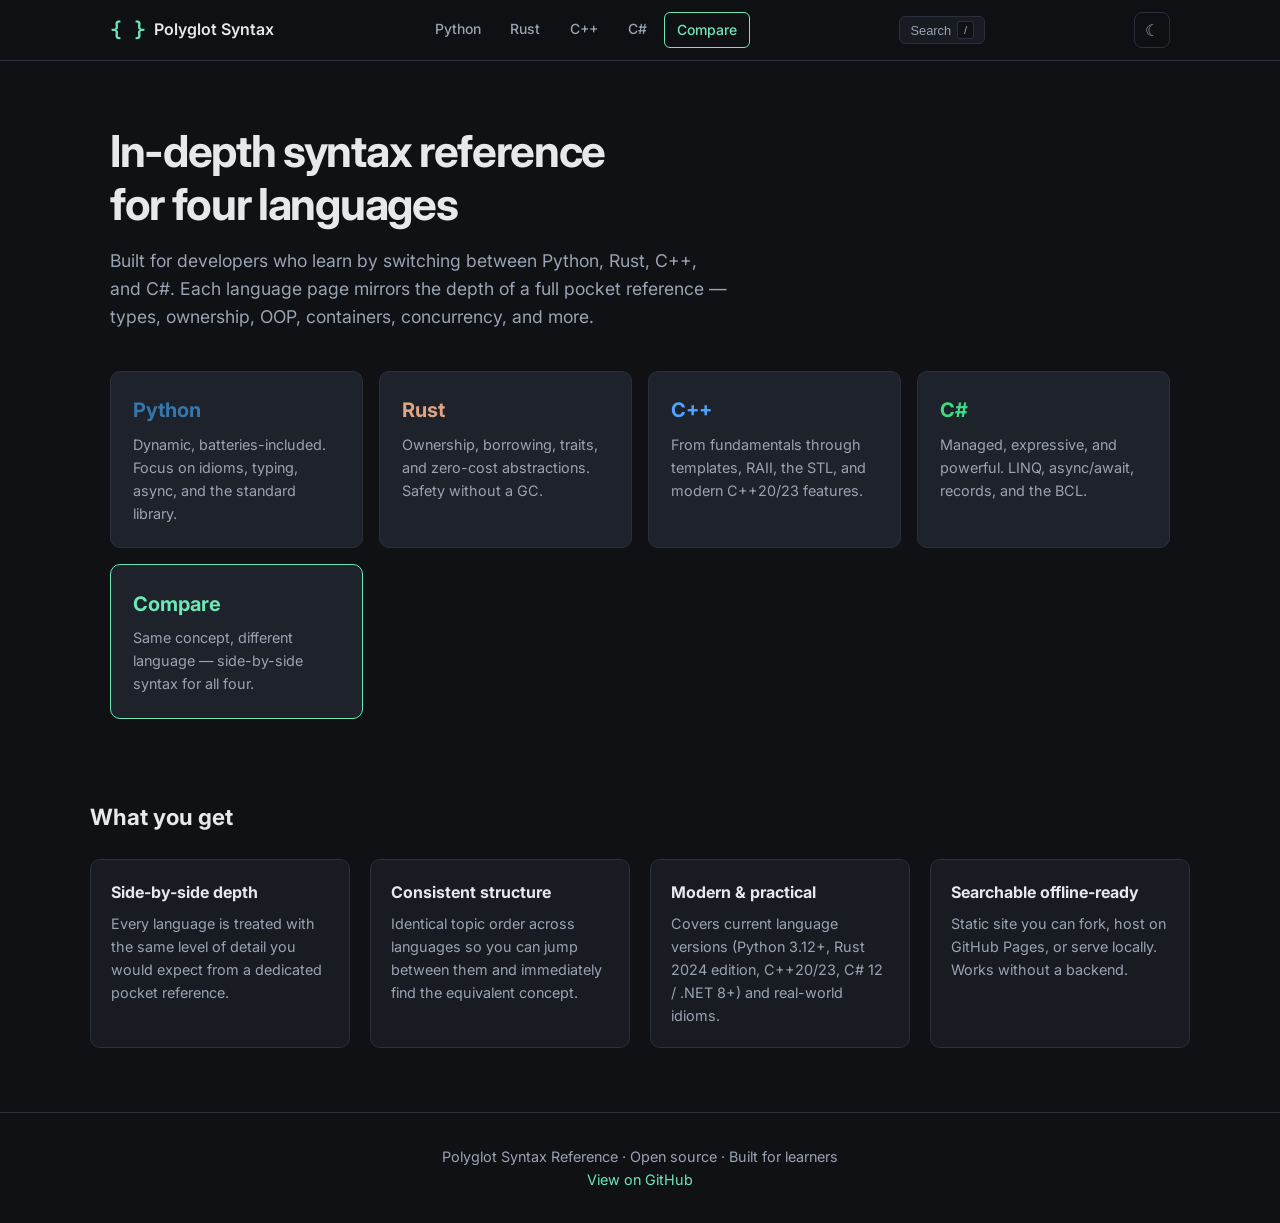
==== index.html @ e879b70a "Phase 4: link Compare from landing page nav and hero cards" ====
<!DOCTYPE html>
<html lang="en">
<head>
  <meta charset="UTF-8">
  <meta name="viewport" content="width=device-width, initial-scale=1.0">
  <title>Polyglot Syntax Reference — Python · Rust · C++ · C#</title>
  <meta name="description" content="In-depth syntax reference for Python, Rust, C++, and C#. Designed for learners switching between languages.">
  <link rel="stylesheet" href="css/style.css">
  <link rel="preconnect" href="https://fonts.googleapis.com">
  <link rel="preconnect" href="https://fonts.gstatic.com" crossorigin>
  <link href="https://fonts.googleapis.com/css2?family=Inter:wght@400;500;600;700&family=JetBrains+Mono:wght@400;500&display=swap" rel="stylesheet">
</head>
<body>
  <header class="site-header">
    <div class="container header-inner">
      <a href="index.html" class="logo">
        <span class="logo-mark">{ }</span>
        <span class="logo-text">Polyglot Syntax</span>
      </a>
      <nav class="lang-nav">
        <a href="python/index.html" class="lang-btn python">Python</a>
        <a href="rust/index.html" class="lang-btn rust">Rust</a>
        <a href="cpp/index.html" class="lang-btn cpp">C++</a>
        <a href="csharp/index.html" class="lang-btn csharp">C#</a>
        <a href="compare/index.html" class="lang-btn" style="color:var(--accent);border:1px solid var(--accent);">Compare</a>
      </nav>
      <button id="theme-toggle" class="theme-btn" aria-label="Toggle theme">☾</button>
    </div>
  </header>

  <main>
    <section class="hero">
      <div class="container">
        <h1>In-depth syntax reference<br>for four languages</h1>
        <p class="hero-sub">Built for developers who learn by switching between Python, Rust, C++, and C#.
          Each language page mirrors the depth of a full pocket reference — types, ownership, OOP, containers, concurrency, and more.</p>
        <div class="hero-cards">
          <a href="python/index.html" class="hero-card python">
            <h2>Python</h2>
            <p>Dynamic, batteries-included. Focus on idioms, typing, async, and the standard library.</p>
          </a>
          <a href="rust/index.html" class="hero-card rust">
            <h2>Rust</h2>
            <p>Ownership, borrowing, traits, and zero-cost abstractions. Safety without a GC.</p>
          </a>
          <a href="cpp/index.html" class="hero-card cpp">
            <h2>C++</h2>
            <p>From fundamentals through templates, RAII, the STL, and modern C++20/23 features.</p>
          </a>
          <a href="csharp/index.html" class="hero-card csharp">
            <h2>C#</h2>
            <p>Managed, expressive, and powerful. LINQ, async/await, records, and the BCL.</p>
          </a>
          <a href="compare/index.html" class="hero-card" style="border-color:var(--accent);">
            <h2 style="color:var(--accent);">Compare</h2>
            <p>Same concept, different language — side-by-side syntax for all four.</p>
          </a>
        </div>
      </div>
    </section>

    <section class="features container">
      <h2>What you get</h2>
      <div class="feature-grid">
        <div class="feature">
          <h3>Side-by-side depth</h3>
          <p>Every language is treated with the same level of detail you would expect from a dedicated pocket reference.</p>
        </div>
        <div class="feature">
          <h3>Consistent structure</h3>
          <p>Identical topic order across languages so you can jump between them and immediately find the equivalent concept.</p>
        </div>
        <div class="feature">
          <h3>Modern & practical</h3>
          <p>Covers current language versions (Python 3.12+, Rust 2024 edition, C++20/23, C# 12 / .NET 8+) and real-world idioms.</p>
        </div>
        <div class="feature">
          <h3>Searchable offline-ready</h3>
          <p>Static site you can fork, host on GitHub Pages, or serve locally. Works without a backend.</p>
        </div>
      </div>
    </section>
  </main>

  <footer class="site-footer">
    <div class="container">
      <p>Polyglot Syntax Reference · Open source · Built for learners</p>
      <p><a href="https://github.com/Derreavus/polyglot-syntax-reference">View on GitHub</a></p>
    </div>
  </footer>

  <script src="js/main.js"></script>
</body>
</html>
---- css/style.css ----
:root {
  --bg: #0f1115;
  --bg-elevated: #181b22;
  --bg-card: #1e222b;
  --border: #2a2f3a;
  --text: #e6e8ec;
  --text-muted: #9aa3b2;
  --accent: #6ee7b7;
  --python: #3776ab;
  --rust: #dea584;
  --cpp: #00599c;
  --csharp: #239120;
  --code-bg: #12151c;
  --radius: 10px;
  --font: "Inter", system-ui, sans-serif;
  --mono: "JetBrains Mono", ui-monospace, monospace;
}

[data-theme="light"] {
  --bg: #f7f8fa;
  --bg-elevated: #ffffff;
  --bg-card: #ffffff;
  --border: #e2e5eb;
  --text: #1a1d24;
  --text-muted: #5c6575;
  --code-bg: #f0f2f5;
}

* { box-sizing: border-box; margin: 0; padding: 0; }
html { scroll-behavior: smooth; }
body {
  font-family: var(--font);
  background: var(--bg);
  color: var(--text);
  line-height: 1.6;
  min-height: 100vh;
}
.container { max-width: 1100px; margin: 0 auto; padding: 0 1.25rem; }

.site-header {
  position: sticky; top: 0; z-index: 100;
  background: color-mix(in srgb, var(--bg) 92%, transparent);
  backdrop-filter: blur(12px);
  border-bottom: 1px solid var(--border);
}
.header-inner {
  display: flex; align-items: center; justify-content: space-between;
  height: 60px; gap: 0.5rem;
}
.logo {
  display: flex; align-items: center; gap: 0.5rem;
  text-decoration: none; color: var(--text); font-weight: 600;
}
.logo-mark { font-family: var(--mono); color: var(--accent); font-size: 1.25rem; }
.lang-nav { display: flex; gap: 0.35rem; }
.lang-btn {
  padding: 0.35rem 0.75rem; border-radius: 6px; text-decoration: none;
  font-size: 0.875rem; font-weight: 500; color: var(--text-muted); transition: all 0.15s;
}
.lang-btn:hover { color: var(--text); background: var(--bg-elevated); }
.lang-btn.python:hover, .lang-btn.python.active { color: #fff; background: var(--python); }
.lang-btn.rust:hover, .lang-btn.rust.active { color: #1a1a1a; background: var(--rust); }
.lang-btn.cpp:hover, .lang-btn.cpp.active { color: #fff; background: var(--cpp); }
.lang-btn.csharp:hover, .lang-btn.csharp.active { color: #fff; background: var(--csharp); }
.theme-btn {
  background: none; border: 1px solid var(--border); color: var(--text-muted);
  width: 36px; height: 36px; border-radius: 8px; cursor: pointer; font-size: 1rem;
}

.hero { padding: 4rem 0 3rem; }
.hero h1 {
  font-size: clamp(1.9rem, 4vw, 2.75rem); font-weight: 700;
  letter-spacing: -0.03em; line-height: 1.2; margin-bottom: 1rem;
}
.hero-sub { color: var(--text-muted); font-size: 1.1rem; max-width: 620px; margin-bottom: 2.5rem; }
.hero-cards {
  display: grid; grid-template-columns: repeat(auto-fit, minmax(220px, 1fr)); gap: 1rem;
}
.hero-card {
  background: var(--bg-card); border: 1px solid var(--border); border-radius: var(--radius);
  padding: 1.4rem; text-decoration: none; color: inherit;
  transition: transform 0.15s, border-color 0.15s;
}
.hero-card:hover {
  transform: translateY(-3px);
  border-color: color-mix(in srgb, var(--accent) 40%, var(--border));
}
.hero-card h2 { font-size: 1.25rem; margin-bottom: 0.4rem; }
.hero-card.python h2 { color: var(--python); }
.hero-card.rust h2 { color: var(--rust); }
.hero-card.cpp h2 { color: #4da3ff; }
.hero-card.csharp h2 { color: #3ddc84; }
.hero-card p { font-size: 0.9rem; color: var(--text-muted); }

.features { padding: 2rem 0 4rem; }
.features h2 { font-size: 1.4rem; margin-bottom: 1.5rem; }
.feature-grid {
  display: grid; grid-template-columns: repeat(auto-fit, minmax(240px, 1fr)); gap: 1.25rem;
}
.feature {
  background: var(--bg-elevated); border: 1px solid var(--border);
  border-radius: var(--radius); padding: 1.25rem;
}
.feature h3 { font-size: 1rem; margin-bottom: 0.4rem; }
.feature p { font-size: 0.9rem; color: var(--text-muted); }

.lang-layout {
  display: grid; grid-template-columns: 240px 1fr; gap: 2rem;
  padding: 2rem 0 4rem; max-width: 1200px; margin: 0 auto;
}
@media (max-width: 860px) {
  .lang-layout { grid-template-columns: 1fr; }
  .sidebar { position: static !important; max-height: none !important; }
}
.sidebar {
  position: sticky; top: 76px; align-self: start;
  max-height: calc(100vh - 90px); overflow-y: auto; padding-right: 0.5rem;
}
.sidebar h3 {
  font-size: 0.75rem; text-transform: uppercase; letter-spacing: 0.06em;
  color: var(--text-muted); margin: 1.25rem 0 0.5rem;
}
.sidebar a {
  display: block; padding: 0.3rem 0.6rem; border-radius: 6px;
  color: var(--text-muted); text-decoration: none; font-size: 0.9rem;
}
.sidebar a:hover, .sidebar a.active { background: var(--bg-elevated); color: var(--text); }

.content { min-width: 0; }
.content h1 { font-size: 1.9rem; margin-bottom: 0.5rem; }
.content .lang-tag {
  display: inline-block; font-size: 0.75rem; font-weight: 600;
  padding: 0.2rem 0.55rem; border-radius: 4px; margin-bottom: 1.5rem;
}
.lang-tag.python { background: color-mix(in srgb, var(--python) 25%, transparent); color: #6db3f2; }
.lang-tag.rust { background: color-mix(in srgb, var(--rust) 25%, transparent); color: var(--rust); }
.lang-tag.cpp { background: color-mix(in srgb, var(--cpp) 30%, transparent); color: #4da3ff; }
.lang-tag.csharp { background: color-mix(in srgb, var(--csharp) 25%, transparent); color: #3ddc84; }

section.topic { margin-bottom: 3rem; scroll-margin-top: 80px; }
section.topic h2 {
  font-size: 1.35rem; border-bottom: 1px solid var(--border);
  padding-bottom: 0.4rem; margin-bottom: 1rem;
}
section.topic h3 { font-size: 1.05rem; margin: 1.4rem 0 0.5rem; color: var(--accent); }

pre, code { font-family: var(--mono); font-size: 0.85rem; }
pre {
  background: var(--code-bg); border: 1px solid var(--border); border-radius: 8px;
  padding: 1rem 1.1rem; overflow-x: auto; margin: 0.75rem 0 1rem; line-height: 1.5;
}
code.inline {
  background: var(--code-bg); padding: 0.15rem 0.4rem; border-radius: 4px; font-size: 0.84em;
}
.grid-2 { display: grid; grid-template-columns: 1fr 1fr; gap: 1rem; }
@media (max-width: 700px) { .grid-2 { grid-template-columns: 1fr; } }
.note {
  background: color-mix(in srgb, var(--accent) 8%, var(--bg-elevated));
  border-left: 3px solid var(--accent); padding: 0.75rem 1rem;
  border-radius: 0 6px 6px 0; font-size: 0.9rem; margin: 1rem 0;
}
table { width: 100%; border-collapse: collapse; font-size: 0.9rem; margin: 1rem 0; }
th, td { text-align: left; padding: 0.5rem 0.75rem; border-bottom: 1px solid var(--border); }
th {
  color: var(--text-muted); font-weight: 500; font-size: 0.8rem;
  text-transform: uppercase; letter-spacing: 0.04em;
}

.site-footer {
  border-top: 1px solid var(--border); padding: 2rem 0;
  text-align: center; color: var(--text-muted); font-size: 0.9rem;
}
.site-footer a { color: var(--accent); text-decoration: none; }

.xlang-bar {
  display: flex; flex-wrap: wrap; align-items: center; gap: 0.4rem;
  margin: -0.5rem 0 1rem; font-size: 0.8rem;
}
.xlang-label { color: var(--text-muted); margin-right: 0.15rem; }
.xlang-link {
  display: inline-block; padding: 0.15rem 0.5rem; border-radius: 4px;
  text-decoration: none; font-weight: 500; font-size: 0.75rem;
  border: 1px solid var(--border); color: var(--text-muted); transition: all 0.12s;
}
.xlang-link:hover { color: #fff; }
.xlang-link.python:hover { background: var(--python); border-color: var(--python); }
.xlang-link.rust:hover { background: var(--rust); border-color: var(--rust); color: #1a1a1a; }
.xlang-link.cpp:hover { background: var(--cpp); border-color: var(--cpp); }
.xlang-link.csharp:hover { background: var(--csharp); border-color: var(--csharp); }

.pdf-btn {
  display: inline-block; margin: 0 0 1.25rem; padding: 0.35rem 0.85rem;
  font-size: 0.8rem; font-weight: 600; color: var(--bg); background: var(--accent);
  border-radius: 6px; text-decoration: none; transition: opacity 0.15s;
}
.pdf-btn:hover { opacity: 0.85; color: var(--bg); }

.search-trigger {
  display: inline-flex; align-items: center; gap: 0.4rem;
  padding: 0.3rem 0.65rem; border: 1px solid var(--border); border-radius: 6px;
  background: var(--bg-elevated); color: var(--text-muted); font-size: 0.8rem;
  cursor: pointer; transition: border-color 0.12s, color 0.12s;
}
.search-trigger:hover { border-color: var(--accent); color: var(--text); }
.search-trigger kbd {
  font-family: inherit; font-size: 0.7rem; padding: 0.1rem 0.35rem;
  border-radius: 3px; border: 1px solid var(--border); background: var(--bg); color: var(--text-muted);
}
@media (max-width: 640px) { .search-trigger-label { display: none; } .lang-nav { display: none; } }

#cmd-overlay {
  position: fixed; inset: 0; z-index: 1000; background: rgba(0,0,0,0.55);
  display: flex; align-items: flex-start; justify-content: center; padding: 12vh 1rem 1rem;
}
#cmd-overlay[hidden] { display: none; }
body.palette-open { overflow: hidden; }
#cmd-palette {
  width: min(560px, 100%); background: var(--bg-elevated); border: 1px solid var(--border);
  border-radius: 10px; box-shadow: 0 16px 48px rgba(0,0,0,0.35); overflow: hidden;
}
.cmd-header {
  display: flex; align-items: center; gap: 0.5rem;
  padding: 0.75rem 1rem; border-bottom: 1px solid var(--border);
}
#cmd-input {
  flex: 1; border: none; background: transparent; color: var(--text);
  font-size: 1rem; outline: none; font-family: inherit;
}
#cmd-input::placeholder { color: var(--text-muted); }
.cmd-hint {
  font-size: 0.7rem; padding: 0.15rem 0.4rem; border-radius: 4px;
  border: 1px solid var(--border); color: var(--text-muted);
}
#cmd-results { max-height: 360px; overflow-y: auto; padding: 0.35rem; }
.cmd-hit {
  display: flex; align-items: center; gap: 0.65rem; padding: 0.55rem 0.7rem;
  border-radius: 6px; text-decoration: none; color: var(--text); cursor: pointer;
}
.cmd-hit:hover, .cmd-hit.active { background: var(--bg); }
.cmd-hit-lang {
  flex-shrink: 0; font-size: 0.7rem; font-weight: 600; padding: 0.15rem 0.45rem;
  border-radius: 4px; min-width: 3.4rem; text-align: center;
}
.cmd-hit-lang.python { background: color-mix(in srgb, var(--python) 25%, transparent); color: var(--python); }
.cmd-hit-lang.rust { background: color-mix(in srgb, var(--rust) 25%, transparent); color: var(--rust); }
.cmd-hit-lang.cpp { background: color-mix(in srgb, var(--cpp) 25%, transparent); color: var(--cpp); }
.cmd-hit-lang.csharp { background: color-mix(in srgb, var(--csharp) 25%, transparent); color: var(--csharp); }
.cmd-hit-title { flex: 1; font-size: 0.9rem; }
.cmd-hit-here { font-size: 0.7rem; color: var(--text-muted); }
.cmd-empty { padding: 1.25rem; text-align: center; color: var(--text-muted); font-size: 0.9rem; }
.cmd-footer {
  display: flex; gap: 1rem; padding: 0.5rem 1rem; border-top: 1px solid var(--border);
  font-size: 0.75rem; color: var(--text-muted);
}
.cmd-footer kbd {
  font-family: inherit; font-size: 0.7rem; padding: 0.05rem 0.3rem;
  border-radius: 3px; border: 1px solid var(--border); margin-right: 0.15rem;
}

pre.code-block { position: relative; }
.copy-btn {
  position: absolute; top: 0.45rem; right: 0.45rem; padding: 0.2rem 0.55rem;
  font-size: 0.7rem; font-weight: 600; font-family: inherit;
  border: 1px solid var(--border); border-radius: 4px; background: var(--bg-elevated);
  color: var(--text-muted); cursor: pointer; opacity: 0;
  transition: opacity 0.12s, color 0.12s, border-color 0.12s;
}
pre.code-block:hover .copy-btn, .copy-btn:focus { opacity: 1; }
.copy-btn:hover { color: var(--text); border-color: var(--accent); }
.copy-btn.copied { opacity: 1; color: var(--accent); border-color: var(--accent); }

#back-to-top {
  position: fixed; bottom: 1.5rem; right: 1.5rem; z-index: 50;
  width: 2.4rem; height: 2.4rem; border-radius: 50%; border: 1px solid var(--border);
  background: var(--bg-elevated); color: var(--text); font-size: 1.1rem; cursor: pointer;
  box-shadow: 0 4px 12px rgba(0,0,0,0.2); transition: opacity 0.15s, transform 0.15s;
}
#back-to-top:hover { border-color: var(--accent); color: var(--accent); transform: translateY(-2px); }
#back-to-top[hidden] { display: none; }

.section-nav {
  display: flex; justify-content: space-between; gap: 1rem;
  margin-top: 1.5rem; padding-top: 1rem; border-top: 1px solid var(--border);
}
.section-nav a {
  display: flex; flex-direction: column; text-decoration: none;
  color: var(--text-muted); max-width: 45%; transition: color 0.12s;
}
.section-nav a:hover { color: var(--accent); }
.section-nav-next { text-align: right; margin-left: auto; }
.section-nav-dir {
  font-size: 0.7rem; text-transform: uppercase; letter-spacing: 0.04em; margin-bottom: 0.15rem;
}
.section-nav-title { font-size: 0.9rem; font-weight: 500; color: var(--text); }
.section-nav a:hover .section-nav-title { color: var(--accent); }

.breadcrumbs { font-size: 0.8rem; color: var(--text-muted); margin-bottom: 0.75rem; }
.breadcrumbs a { color: var(--text-muted); text-decoration: none; }
.breadcrumbs a:hover { color: var(--accent); }
.bc-sep { margin: 0 0.35rem; opacity: 0.5; }
.bc-current { color: var(--text); font-weight: 500; }

/* Phase 3 — Reference quality callouts */
.ver {
  display: inline-block;
  font-size: 0.65rem;
  font-weight: 600;
  font-family: var(--mono);
  padding: 0.1rem 0.4rem;
  border-radius: 3px;
  margin-left: 0.35rem;
  vertical-align: middle;
  background: color-mix(in srgb, var(--accent) 15%, transparent);
  color: var(--accent);
  letter-spacing: 0.02em;
}

.default-badge {
  display: inline-block;
  font-size: 0.65rem;
  font-weight: 700;
  padding: 0.1rem 0.4rem;
  border-radius: 3px;
  margin-left: 0.35rem;
  vertical-align: middle;
  background: color-mix(in srgb, var(--accent) 22%, transparent);
  color: var(--accent);
}

.callout {
  border-radius: 6px;
  padding: 0.65rem 0.9rem;
  margin: 0.75rem 0 1rem;
  font-size: 0.875rem;
  line-height: 1.45;
}
.callout strong {
  display: block;
  font-size: 0.7rem;
  text-transform: uppercase;
  letter-spacing: 0.05em;
  margin-bottom: 0.25rem;
}
.callout-use {
  background: color-mix(in srgb, #3b82f6 10%, var(--bg-elevated));
  border-left: 3px solid #3b82f6;
}
.callout-use strong { color: #60a5fa; }
.callout-avoid {
  background: color-mix(in srgb, #f59e0b 10%, var(--bg-elevated));
  border-left: 3px solid #f59e0b;
}
.callout-avoid strong { color: #fbbf24; }
.callout-default {
  background: color-mix(in srgb, var(--accent) 10%, var(--bg-elevated));
  border-left: 3px solid var(--accent);
}
.callout-default strong { color: var(--accent); }
.callout-mistake {
  background: color-mix(in srgb, #ef4444 10%, var(--bg-elevated));
  border-left: 3px solid #ef4444;
}
.callout-mistake strong { color: #f87171; }

.decision-tree {
  background: var(--code-bg);
  border: 1px solid var(--border);
  border-radius: 8px;
  padding: 0.9rem 1.1rem;
  margin: 0.75rem 0 1rem;
  font-family: var(--mono);
  font-size: 0.8rem;
  line-height: 1.55;
  white-space: pre-wrap;
  overflow-x: auto;
}
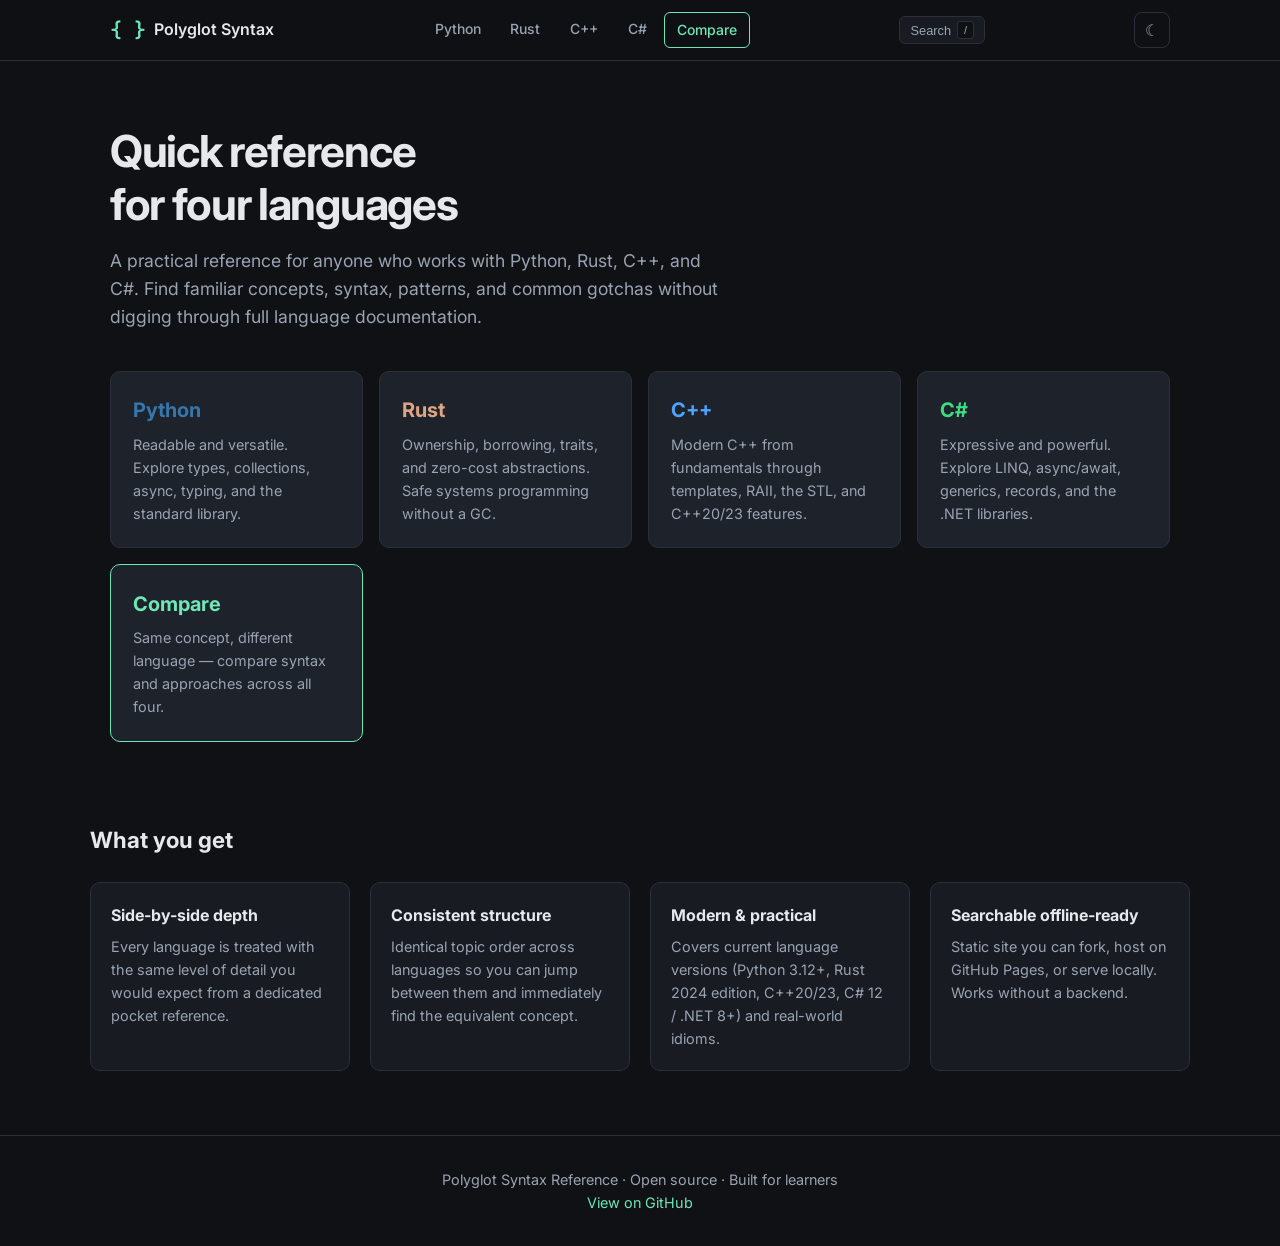
==== commit acdd7e0f: "Update hero section for quick reference" ====
--- a/index.html
+++ b/index.html
@@ -29,35 +29,43 @@
   </header>
 
   <main>
-    <section class="hero">
-      <div class="container">
-        <h1>In-depth syntax reference<br>for four languages</h1>
-        <p class="hero-sub">Built for developers who learn by switching between Python, Rust, C++, and C#.
-          Each language page mirrors the depth of a full pocket reference — types, ownership, OOP, containers, concurrency, and more.</p>
-        <div class="hero-cards">
-          <a href="python/index.html" class="hero-card python">
-            <h2>Python</h2>
-            <p>Dynamic, batteries-included. Focus on idioms, typing, async, and the standard library.</p>
-          </a>
-          <a href="rust/index.html" class="hero-card rust">
-            <h2>Rust</h2>
-            <p>Ownership, borrowing, traits, and zero-cost abstractions. Safety without a GC.</p>
-          </a>
-          <a href="cpp/index.html" class="hero-card cpp">
-            <h2>C++</h2>
-            <p>From fundamentals through templates, RAII, the STL, and modern C++20/23 features.</p>
-          </a>
-          <a href="csharp/index.html" class="hero-card csharp">
-            <h2>C#</h2>
-            <p>Managed, expressive, and powerful. LINQ, async/await, records, and the BCL.</p>
-          </a>
-          <a href="compare/index.html" class="hero-card" style="border-color:var(--accent);">
-            <h2 style="color:var(--accent);">Compare</h2>
-            <p>Same concept, different language — side-by-side syntax for all four.</p>
-          </a>
-        </div>
+  <section class="hero">
+    <div class="container">
+      <h1>Quick reference<br>for four languages</h1>
+      <p class="hero-sub">
+        A practical reference for anyone who works with Python, Rust, C++, and C#.
+        Find familiar concepts, syntax, patterns, and common gotchas without
+        digging through full language documentation.
+      </p>
+
+      <div class="hero-cards">
+        <a href="python/index.html" class="hero-card python">
+          <h2>Python</h2>
+          <p>Readable and versatile. Explore types, collections, async, typing, and the standard library.</p>
+        </a>
+
+        <a href="rust/index.html" class="hero-card rust">
+          <h2>Rust</h2>
+          <p>Ownership, borrowing, traits, and zero-cost abstractions. Safe systems programming without a GC.</p>
+        </a>
+
+        <a href="cpp/index.html" class="hero-card cpp">
+          <h2>C++</h2>
+          <p>Modern C++ from fundamentals through templates, RAII, the STL, and C++20/23 features.</p>
+        </a>
+
+        <a href="csharp/index.html" class="hero-card csharp">
+          <h2>C#</h2>
+          <p>Expressive and powerful. Explore LINQ, async/await, generics, records, and the .NET libraries.</p>
+        </a>
+
+        <a href="compare/index.html" class="hero-card" style="border-color:var(--accent);">
+          <h2 style="color:var(--accent);">Compare</h2>
+          <p>Same concept, different language — compare syntax and approaches across all four.</p>
+        </a>
       </div>
-    </section>
+    </div>
+  </section>
 
     <section class="features container">
       <h2>What you get</h2>
--- a/css/style.css
+++ b/css/style.css
@@ -74,7 +74,7 @@
 }
 .hero-sub { color: var(--text-muted); font-size: 1.1rem; max-width: 620px; margin-bottom: 2.5rem; }
 .hero-cards {
-  display: grid; grid-template-columns: repeat(auto-fit, minmax(220px, 1fr)); gap: 1rem;
+  display: grid; grid-template-columns: repeat(auto-fit, minmax(200px, 1fr)); gap: 1rem;
 }
 .hero-card {
   background: var(--bg-card); border: 1px solid var(--border); border-radius: var(--radius);
@@ -144,7 +144,7 @@
 }
 section.topic h3 { font-size: 1.05rem; margin: 1.4rem 0 0.5rem; color: var(--accent); }
 
-pre, code { font-family: var(--mono); font-size: 0.85rem; }
+pre, code { font-family: var(--mono); font-size: 0.85rem; font-variant-ligatures: none; font-feature-settings: "liga" 0, "clig" 0, "calt" 0; }
 pre {
   background: var(--code-bg); border: 1px solid var(--border); border-radius: 8px;
   padding: 1rem 1.1rem; overflow-x: auto; margin: 0.75rem 0 1rem; line-height: 1.5;
@@ -188,13 +188,6 @@
 .xlang-link.cpp:hover { background: var(--cpp); border-color: var(--cpp); }
 .xlang-link.csharp:hover { background: var(--csharp); border-color: var(--csharp); }
 
-.pdf-btn {
-  display: inline-block; margin: 0 0 1.25rem; padding: 0.35rem 0.85rem;
-  font-size: 0.8rem; font-weight: 600; color: var(--bg); background: var(--accent);
-  border-radius: 6px; text-decoration: none; transition: opacity 0.15s;
-}
-.pdf-btn:hover { opacity: 0.85; color: var(--bg); }
-
 .search-trigger {
   display: inline-flex; align-items: center; gap: 0.4rem;
   padding: 0.3rem 0.65rem; border: 1px solid var(--border); border-radius: 6px;
@@ -206,7 +199,6 @@
   font-family: inherit; font-size: 0.7rem; padding: 0.1rem 0.35rem;
   border-radius: 3px; border: 1px solid var(--border); background: var(--bg); color: var(--text-muted);
 }
-@media (max-width: 640px) { .search-trigger-label { display: none; } .lang-nav { display: none; } }
 
 #cmd-overlay {
   position: fixed; inset: 0; z-index: 1000; background: rgba(0,0,0,0.55);
@@ -245,6 +237,7 @@
 .cmd-hit-lang.rust { background: color-mix(in srgb, var(--rust) 25%, transparent); color: var(--rust); }
 .cmd-hit-lang.cpp { background: color-mix(in srgb, var(--cpp) 25%, transparent); color: var(--cpp); }
 .cmd-hit-lang.csharp { background: color-mix(in srgb, var(--csharp) 25%, transparent); color: var(--csharp); }
+.cmd-hit-lang.compare { background: color-mix(in srgb, var(--accent) 20%, transparent); color: var(--accent); }
 .cmd-hit-title { flex: 1; font-size: 0.9rem; }
 .cmd-hit-here { font-size: 0.7rem; color: var(--text-muted); }
 .cmd-empty { padding: 1.25rem; text-align: center; color: var(--text-muted); font-size: 0.9rem; }
@@ -273,9 +266,8 @@
   position: fixed; bottom: 1.5rem; right: 1.5rem; z-index: 50;
   width: 2.4rem; height: 2.4rem; border-radius: 50%; border: 1px solid var(--border);
   background: var(--bg-elevated); color: var(--text); font-size: 1.1rem; cursor: pointer;
-  box-shadow: 0 4px 12px rgba(0,0,0,0.2); transition: opacity 0.15s, transform 0.15s;
-}
-#back-to-top:hover { border-color: var(--accent); color: var(--accent); transform: translateY(-2px); }
+  box-shadow: 0 4px 12px rgba(0,0,0,0.2);
+}
 #back-to-top[hidden] { display: none; }
 
 .section-nav {
@@ -284,93 +276,121 @@
 }
 .section-nav a {
   display: flex; flex-direction: column; text-decoration: none;
-  color: var(--text-muted); max-width: 45%; transition: color 0.12s;
-}
-.section-nav a:hover { color: var(--accent); }
+  color: var(--text-muted); max-width: 45%;
+}
 .section-nav-next { text-align: right; margin-left: auto; }
-.section-nav-dir {
-  font-size: 0.7rem; text-transform: uppercase; letter-spacing: 0.04em; margin-bottom: 0.15rem;
-}
+.section-nav-dir { font-size: 0.7rem; text-transform: uppercase; letter-spacing: 0.04em; }
 .section-nav-title { font-size: 0.9rem; font-weight: 500; color: var(--text); }
-.section-nav a:hover .section-nav-title { color: var(--accent); }
 
 .breadcrumbs { font-size: 0.8rem; color: var(--text-muted); margin-bottom: 0.75rem; }
 .breadcrumbs a { color: var(--text-muted); text-decoration: none; }
-.breadcrumbs a:hover { color: var(--accent); }
 .bc-sep { margin: 0 0.35rem; opacity: 0.5; }
 .bc-current { color: var(--text); font-weight: 500; }
 
-/* Phase 3 — Reference quality callouts */
 .ver {
-  display: inline-block;
-  font-size: 0.65rem;
-  font-weight: 600;
-  font-family: var(--mono);
-  padding: 0.1rem 0.4rem;
-  border-radius: 3px;
-  margin-left: 0.35rem;
-  vertical-align: middle;
-  background: color-mix(in srgb, var(--accent) 15%, transparent);
-  color: var(--accent);
-  letter-spacing: 0.02em;
-}
-
-.default-badge {
-  display: inline-block;
-  font-size: 0.65rem;
-  font-weight: 700;
-  padding: 0.1rem 0.4rem;
-  border-radius: 3px;
-  margin-left: 0.35rem;
-  vertical-align: middle;
-  background: color-mix(in srgb, var(--accent) 22%, transparent);
-  color: var(--accent);
-}
-
+  display: inline-block; font-size: 0.65rem; font-weight: 600; font-family: var(--mono);
+  padding: 0.1rem 0.4rem; border-radius: 3px; margin-left: 0.35rem; vertical-align: middle;
+  background: color-mix(in srgb, var(--accent) 15%, transparent); color: var(--accent);
+}
 .callout {
-  border-radius: 6px;
-  padding: 0.65rem 0.9rem;
-  margin: 0.75rem 0 1rem;
-  font-size: 0.875rem;
-  line-height: 1.45;
+  border-radius: 6px; padding: 0.65rem 0.9rem; margin: 0.75rem 0 1rem;
+  font-size: 0.875rem; line-height: 1.45;
 }
 .callout strong {
-  display: block;
-  font-size: 0.7rem;
-  text-transform: uppercase;
-  letter-spacing: 0.05em;
-  margin-bottom: 0.25rem;
-}
-.callout-use {
-  background: color-mix(in srgb, #3b82f6 10%, var(--bg-elevated));
-  border-left: 3px solid #3b82f6;
-}
+  display: block; font-size: 0.7rem; text-transform: uppercase;
+  letter-spacing: 0.05em; margin-bottom: 0.25rem;
+}
+.callout-use { background: color-mix(in srgb, #3b82f6 10%, var(--bg-elevated)); border-left: 3px solid #3b82f6; }
 .callout-use strong { color: #60a5fa; }
-.callout-avoid {
-  background: color-mix(in srgb, #f59e0b 10%, var(--bg-elevated));
-  border-left: 3px solid #f59e0b;
-}
-.callout-avoid strong { color: #fbbf24; }
-.callout-default {
-  background: color-mix(in srgb, var(--accent) 10%, var(--bg-elevated));
-  border-left: 3px solid var(--accent);
-}
+.callout-default { background: color-mix(in srgb, var(--accent) 10%, var(--bg-elevated)); border-left: 3px solid var(--accent); }
 .callout-default strong { color: var(--accent); }
-.callout-mistake {
-  background: color-mix(in srgb, #ef4444 10%, var(--bg-elevated));
-  border-left: 3px solid #ef4444;
-}
+.callout-mistake { background: color-mix(in srgb, #ef4444 10%, var(--bg-elevated)); border-left: 3px solid #ef4444; }
 .callout-mistake strong { color: #f87171; }
-
 .decision-tree {
-  background: var(--code-bg);
-  border: 1px solid var(--border);
-  border-radius: 8px;
-  padding: 0.9rem 1.1rem;
-  margin: 0.75rem 0 1rem;
-  font-family: var(--mono);
-  font-size: 0.8rem;
-  line-height: 1.55;
-  white-space: pre-wrap;
-  overflow-x: auto;
-}
+  background: var(--code-bg); border: 1px solid var(--border); border-radius: 8px;
+  padding: 0.9rem 1.1rem; margin: 0.75rem 0 1rem; font-family: var(--mono);
+  font-size: 0.8rem; line-height: 1.55; white-space: pre-wrap; overflow-x: auto;
+}
+
+/* Phase 4 — Cross-language comparison */
+.compare-hero { padding: 2.5rem 0 1.5rem; }
+.compare-hero h1 {
+  font-size: clamp(1.6rem, 3.5vw, 2.2rem); font-weight: 700;
+  letter-spacing: -0.02em; margin-bottom: 0.5rem;
+}
+.compare-hero p { color: var(--text-muted); max-width: 640px; font-size: 1.05rem; }
+.compare-toc { display: flex; flex-wrap: wrap; gap: 0.4rem; margin: 1.25rem 0 2rem; }
+.compare-toc a {
+  font-size: 0.8rem; padding: 0.3rem 0.65rem; border-radius: 6px;
+  border: 1px solid var(--border); color: var(--text-muted); text-decoration: none;
+}
+.compare-toc a:hover { border-color: var(--accent); color: var(--text); }
+.compare-section { margin-bottom: 2.75rem; scroll-margin-top: 80px; }
+.compare-section h2 {
+  font-size: 1.3rem; border-bottom: 1px solid var(--border);
+  padding-bottom: 0.4rem; margin-bottom: 1rem;
+}
+.compare-table { width: 100%; border-collapse: collapse; font-size: 0.875rem; margin: 0.75rem 0 1.25rem; }
+.compare-table th, .compare-table td {
+  text-align: left; padding: 0.55rem 0.7rem;
+  border-bottom: 1px solid var(--border); vertical-align: top;
+}
+.compare-table th {
+  color: var(--text-muted); font-weight: 600; font-size: 0.75rem;
+  text-transform: uppercase; letter-spacing: 0.04em;
+  background: var(--bg-elevated); position: sticky; top: 60px; z-index: 2;
+}
+.compare-table th.lang-python { color: #6db3f2; }
+.compare-table th.lang-rust { color: var(--rust); }
+.compare-table th.lang-cpp { color: #4da3ff; }
+.compare-table th.lang-csharp { color: #3ddc84; }
+.compare-table td code {
+  font-family: var(--mono); font-size: 0.8rem; background: var(--code-bg);
+  padding: 0.1rem 0.35rem; border-radius: 3px; white-space: nowrap;
+}
+.compare-table tr:hover td { background: color-mix(in srgb, var(--accent) 5%, transparent); }
+.compare-table .concept { font-weight: 500; color: var(--text); white-space: nowrap; }
+.quad-grid {
+  display: grid; grid-template-columns: repeat(4, 1fr); gap: 0.75rem;
+  margin: 0.75rem 0 1.25rem;
+}
+@media (max-width: 900px) { .quad-grid { grid-template-columns: 1fr 1fr; } }
+@media (max-width: 520px) { .quad-grid { grid-template-columns: 1fr; } }
+.quad-card {
+  background: var(--bg-elevated); border: 1px solid var(--border);
+  border-radius: 8px; overflow: hidden;
+}
+.quad-card-header {
+  font-size: 0.75rem; font-weight: 600; padding: 0.4rem 0.75rem;
+  border-bottom: 1px solid var(--border);
+}
+.quad-card-header.python { color: #6db3f2; background: color-mix(in srgb, var(--python) 12%, transparent); }
+.quad-card-header.rust { color: var(--rust); background: color-mix(in srgb, var(--rust) 12%, transparent); }
+.quad-card-header.cpp { color: #4da3ff; background: color-mix(in srgb, var(--cpp) 15%, transparent); }
+.quad-card-header.csharp { color: #3ddc84; background: color-mix(in srgb, var(--csharp) 12%, transparent); }
+.quad-card pre {
+  margin: 0; border: none; border-radius: 0; padding: 0.75rem;
+  font-size: 0.78rem; background: var(--code-bg);
+}
+.pair-grid {
+  display: grid; grid-template-columns: 1fr 1fr; gap: 0.75rem;
+  margin: 0.75rem 0 1.25rem;
+}
+@media (max-width: 700px) { .pair-grid { grid-template-columns: 1fr; } }
+.pair-card {
+  background: var(--bg-elevated); border: 1px solid var(--border);
+  border-radius: 8px; overflow: hidden;
+}
+.pair-card-header {
+  display: flex; justify-content: space-between; align-items: center;
+  font-size: 0.8rem; font-weight: 600; padding: 0.45rem 0.75rem;
+  border-bottom: 1px solid var(--border);
+  background: color-mix(in srgb, var(--accent) 6%, transparent);
+}
+.pair-card pre {
+  margin: 0; border: none; border-radius: 0; padding: 0.75rem; font-size: 0.78rem;
+}
+.idiom-note {
+  font-size: 0.85rem; color: var(--text-muted); margin: 0.35rem 0 1rem;
+  padding-left: 0.75rem; border-left: 2px solid var(--border);
+}
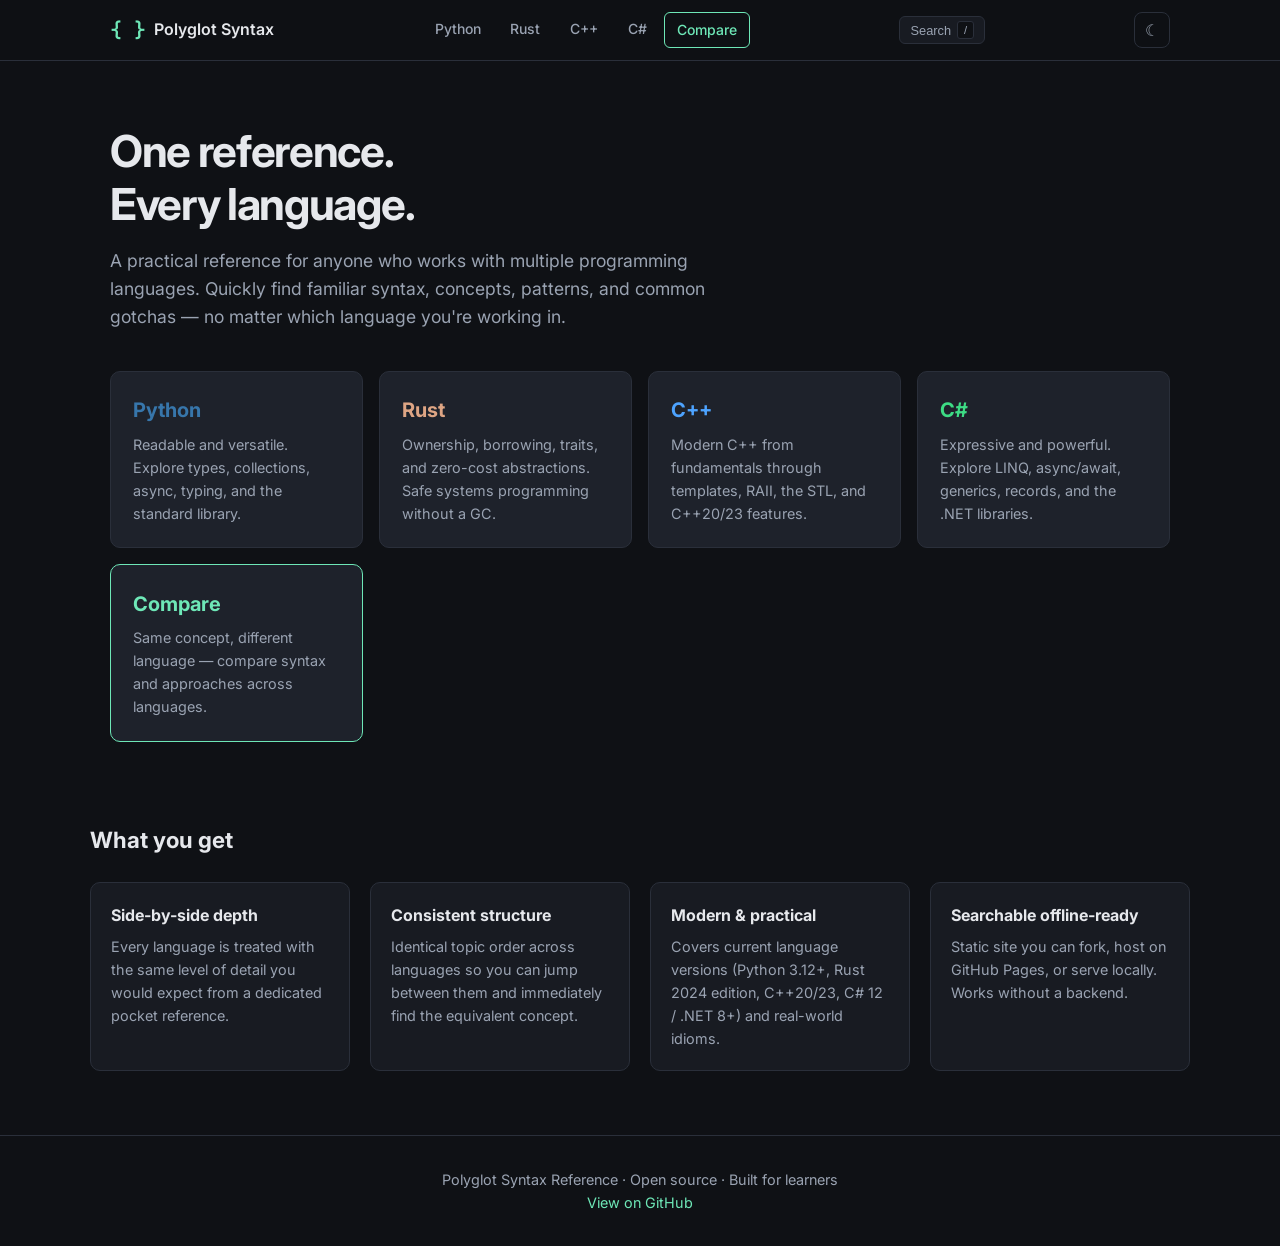
==== commit acff64ce: "Revise hero section for multi-language reference Updated the hero section to provide a more unified " ====
--- a/index.html
+++ b/index.html
@@ -29,43 +29,44 @@
   </header>
 
   <main>
-  <section class="hero">
-    <div class="container">
-      <h1>Quick reference<br>for four languages</h1>
-      <p class="hero-sub">
-        A practical reference for anyone who works with Python, Rust, C++, and C#.
-        Find familiar concepts, syntax, patterns, and common gotchas without
-        digging through full language documentation.
-      </p>
+    <section class="hero">
+      <div class="container">
+        <h1>One reference.<br>Every language.</h1>
 
-      <div class="hero-cards">
-        <a href="python/index.html" class="hero-card python">
-          <h2>Python</h2>
-          <p>Readable and versatile. Explore types, collections, async, typing, and the standard library.</p>
-        </a>
+        <p class="hero-sub">
+          A practical reference for anyone who works with multiple programming
+          languages. Quickly find familiar syntax, concepts, patterns, and
+          common gotchas — no matter which language you're working in.
+        </p>
 
-        <a href="rust/index.html" class="hero-card rust">
-          <h2>Rust</h2>
-          <p>Ownership, borrowing, traits, and zero-cost abstractions. Safe systems programming without a GC.</p>
-        </a>
+        <div class="hero-cards">
+          <a href="python/index.html" class="hero-card python">
+            <h2>Python</h2>
+            <p>Readable and versatile. Explore types, collections, async, typing, and the standard library.</p>
+          </a>
 
-        <a href="cpp/index.html" class="hero-card cpp">
-          <h2>C++</h2>
-          <p>Modern C++ from fundamentals through templates, RAII, the STL, and C++20/23 features.</p>
-        </a>
+          <a href="rust/index.html" class="hero-card rust">
+            <h2>Rust</h2>
+            <p>Ownership, borrowing, traits, and zero-cost abstractions. Safe systems programming without a GC.</p>
+          </a>
 
-        <a href="csharp/index.html" class="hero-card csharp">
-          <h2>C#</h2>
-          <p>Expressive and powerful. Explore LINQ, async/await, generics, records, and the .NET libraries.</p>
-        </a>
+          <a href="cpp/index.html" class="hero-card cpp">
+            <h2>C++</h2>
+            <p>Modern C++ from fundamentals through templates, RAII, the STL, and C++20/23 features.</p>
+          </a>
 
-        <a href="compare/index.html" class="hero-card" style="border-color:var(--accent);">
-          <h2 style="color:var(--accent);">Compare</h2>
-          <p>Same concept, different language — compare syntax and approaches across all four.</p>
-        </a>
+          <a href="csharp/index.html" class="hero-card csharp">
+            <h2>C#</h2>
+            <p>Expressive and powerful. Explore LINQ, async/await, generics, records, and the .NET libraries.</p>
+          </a>
+
+          <a href="compare/index.html" class="hero-card" style="border-color:var(--accent);">
+            <h2 style="color:var(--accent);">Compare</h2>
+            <p>Same concept, different language — compare syntax and approaches across languages.</p>
+          </a>
+        </div>
       </div>
-    </div>
-  </section>
+    </section>
 
     <section class="features container">
       <h2>What you get</h2>
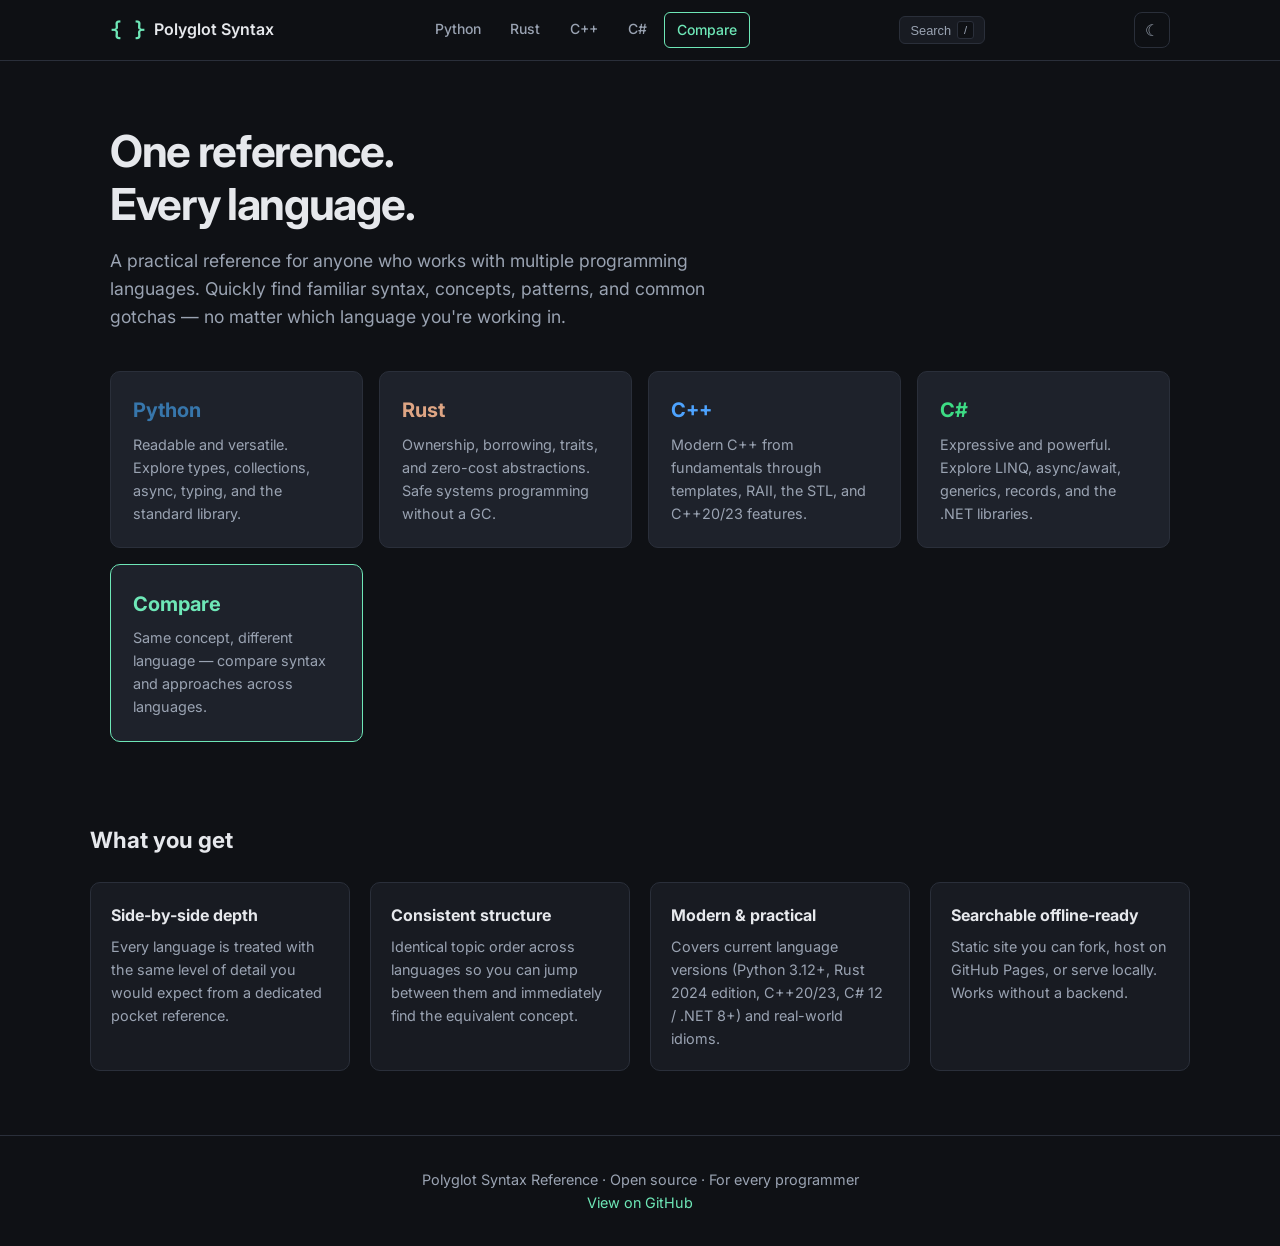
==== commit 2ff783d1: "Update footer text for clarity" ====
--- a/index.html
+++ b/index.html
@@ -93,7 +93,7 @@
 
   <footer class="site-footer">
     <div class="container">
-      <p>Polyglot Syntax Reference · Open source · Built for learners</p>
+      <p>Polyglot Syntax Reference · Open source · For every programmer</p>
       <p><a href="https://github.com/Derreavus/polyglot-syntax-reference">View on GitHub</a></p>
     </div>
   </footer>
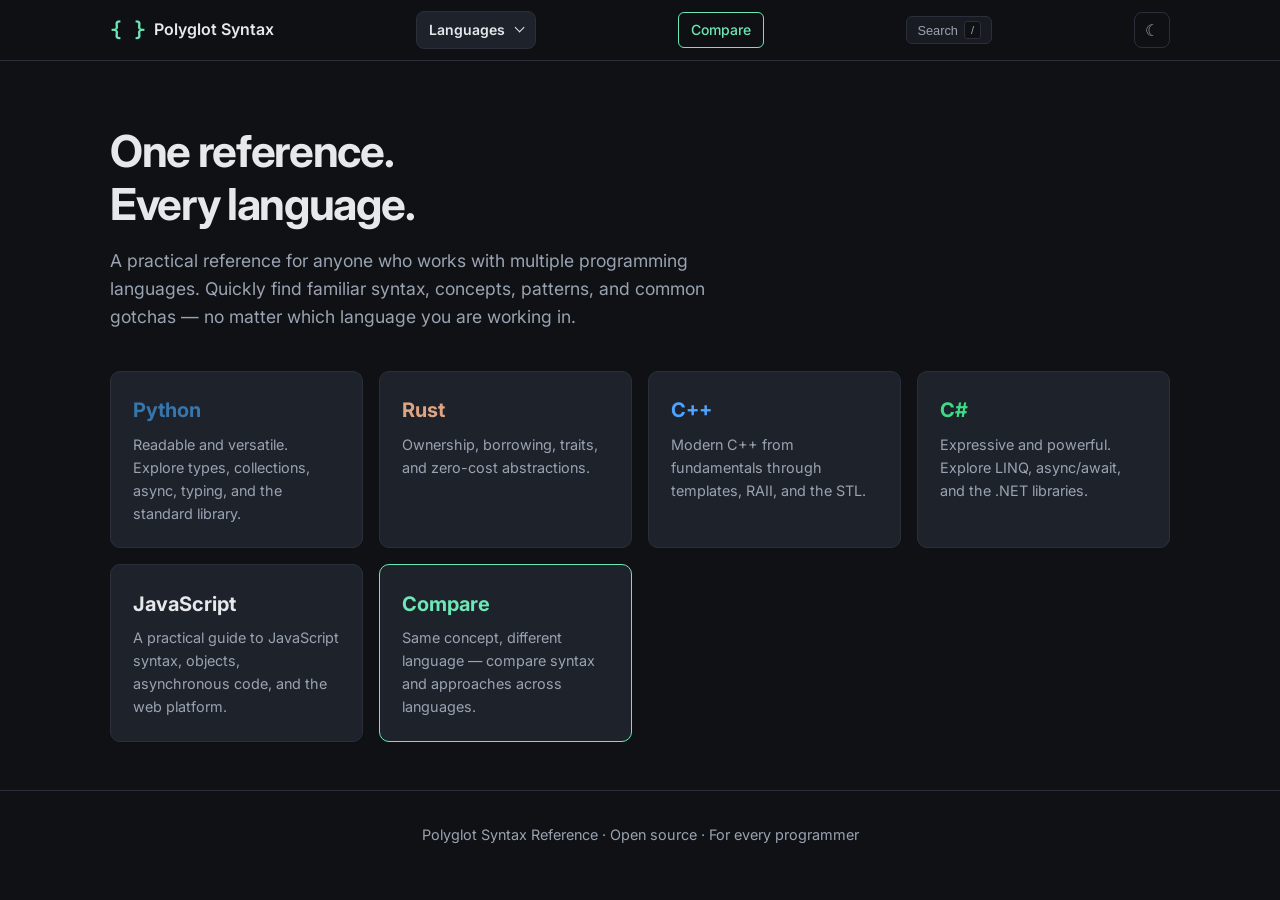
==== commit b6c4434a: "Regenerate site pages from data source; add JavaScript reference" ====
--- a/index.html
+++ b/index.html
@@ -3,8 +3,8 @@
 <head>
   <meta charset="UTF-8">
   <meta name="viewport" content="width=device-width, initial-scale=1.0">
-  <title>Polyglot Syntax Reference — Python · Rust · C++ · C#</title>
-  <meta name="description" content="In-depth syntax reference for Python, Rust, C++, and C#. Designed for learners switching between languages.">
+  <title>Polyglot Syntax Reference</title>
+  <meta name="description" content="An extensible syntax reference for switching between languages.">
   <link rel="stylesheet" href="css/style.css">
   <link rel="preconnect" href="https://fonts.googleapis.com">
   <link rel="preconnect" href="https://fonts.gstatic.com" crossorigin>
@@ -17,13 +17,15 @@
         <span class="logo-mark">{ }</span>
         <span class="logo-text">Polyglot Syntax</span>
       </a>
-      <nav class="lang-nav">
-        <a href="python/index.html" class="lang-btn python">Python</a>
-        <a href="rust/index.html" class="lang-btn rust">Rust</a>
-        <a href="cpp/index.html" class="lang-btn cpp">C++</a>
-        <a href="csharp/index.html" class="lang-btn csharp">C#</a>
-        <a href="compare/index.html" class="lang-btn" style="color:var(--accent);border:1px solid var(--accent);">Compare</a>
+      <nav class="lang-nav" aria-label="Language navigation">
+        <details class="language-menu">
+          <summary class="language-menu-toggle" aria-label="Choose a language">
+            <span>Languages</span><span class="language-menu-chevron" aria-hidden="true"></span>
+          </summary>
+          <div class="language-menu-panel" aria-label="Available languages"></div>
+        </details>
       </nav>
+      <a href="compare/index.html" class="lang-btn active" style="color: var(--accent); border: 1px solid var(--accent);">Compare</a>
       <button id="theme-toggle" class="theme-btn" aria-label="Toggle theme">☾</button>
     </div>
   </header>
@@ -32,61 +34,12 @@
     <section class="hero">
       <div class="container">
         <h1>One reference.<br>Every language.</h1>
-
-        <p class="hero-sub">
-          A practical reference for anyone who works with multiple programming
-          languages. Quickly find familiar syntax, concepts, patterns, and
-          common gotchas — no matter which language you're working in.
-        </p>
-
-        <div class="hero-cards">
-          <a href="python/index.html" class="hero-card python">
-            <h2>Python</h2>
-            <p>Readable and versatile. Explore types, collections, async, typing, and the standard library.</p>
-          </a>
-
-          <a href="rust/index.html" class="hero-card rust">
-            <h2>Rust</h2>
-            <p>Ownership, borrowing, traits, and zero-cost abstractions. Safe systems programming without a GC.</p>
-          </a>
-
-          <a href="cpp/index.html" class="hero-card cpp">
-            <h2>C++</h2>
-            <p>Modern C++ from fundamentals through templates, RAII, the STL, and C++20/23 features.</p>
-          </a>
-
-          <a href="csharp/index.html" class="hero-card csharp">
-            <h2>C#</h2>
-            <p>Expressive and powerful. Explore LINQ, async/await, generics, records, and the .NET libraries.</p>
-          </a>
-
-          <a href="compare/index.html" class="hero-card" style="border-color:var(--accent);">
-            <h2 style="color:var(--accent);">Compare</h2>
-            <p>Same concept, different language — compare syntax and approaches across languages.</p>
-          </a>
-        </div>
-      </div>
-    </section>
-
-    <section class="features container">
-      <h2>What you get</h2>
-      <div class="feature-grid">
-        <div class="feature">
-          <h3>Side-by-side depth</h3>
-          <p>Every language is treated with the same level of detail you would expect from a dedicated pocket reference.</p>
-        </div>
-        <div class="feature">
-          <h3>Consistent structure</h3>
-          <p>Identical topic order across languages so you can jump between them and immediately find the equivalent concept.</p>
-        </div>
-        <div class="feature">
-          <h3>Modern & practical</h3>
-          <p>Covers current language versions (Python 3.12+, Rust 2024 edition, C++20/23, C# 12 / .NET 8+) and real-world idioms.</p>
-        </div>
-        <div class="feature">
-          <h3>Searchable offline-ready</h3>
-          <p>Static site you can fork, host on GitHub Pages, or serve locally. Works without a backend.</p>
-        </div>
+        <p class="hero-sub">A practical reference for anyone who works with multiple programming languages. Quickly find familiar syntax, concepts, patterns, and common gotchas — no matter which language you are working in.</p>
+        <div class="hero-cards" aria-label="Language cards"><a href="python/index.html" class="hero-card python"><h2>Python</h2><p>Readable and versatile. Explore types, collections, async, typing, and the standard library.</p></a>
+<a href="rust/index.html" class="hero-card rust"><h2>Rust</h2><p>Ownership, borrowing, traits, and zero-cost abstractions.</p></a>
+<a href="cpp/index.html" class="hero-card cpp"><h2>C++</h2><p>Modern C++ from fundamentals through templates, RAII, and the STL.</p></a>
+<a href="csharp/index.html" class="hero-card csharp"><h2>C#</h2><p>Expressive and powerful. Explore LINQ, async/await, and the .NET libraries.</p></a>
+<a href="javascript/index.html" class="hero-card javascript"><h2>JavaScript</h2><p>A practical guide to JavaScript syntax, objects, asynchronous code, and the web platform.</p></a></div>
       </div>
     </section>
   </main>
@@ -94,10 +47,10 @@
   <footer class="site-footer">
     <div class="container">
       <p>Polyglot Syntax Reference · Open source · For every programmer</p>
-      <p><a href="https://github.com/Derreavus/polyglot-syntax-reference">View on GitHub</a></p>
     </div>
   </footer>
 
+  <script src="js/site-data.js"></script>
   <script src="js/main.js"></script>
 </body>
 </html>
--- a/css/style.css
+++ b/css/style.css
@@ -53,6 +53,58 @@
 }
 .logo-mark { font-family: var(--mono); color: var(--accent); font-size: 1.25rem; }
 .lang-nav { display: flex; gap: 0.35rem; }
+.language-menu { position: relative; }
+.language-menu-toggle {
+  display: flex; align-items: center; gap: 0.7rem; min-height: 38px;
+  padding: 0.35rem 0.75rem; border: 1px solid var(--border);
+  border-radius: 8px; background: var(--bg-card); color: var(--text);
+  font-size: 0.875rem; font-weight: 600; list-style: none; cursor: pointer;
+  transition: border-color 0.15s, background 0.15s;
+}
+.language-menu-toggle::-webkit-details-marker { display: none; }
+.language-menu-toggle::marker { content: ""; }
+.language-menu-toggle:hover, .language-menu[open] .language-menu-toggle {
+  border-color: color-mix(in srgb, var(--accent) 55%, var(--border));
+  background: var(--bg-elevated);
+}
+.language-menu-toggle:focus-visible {
+  outline: 2px solid var(--accent); outline-offset: 2px;
+}
+.language-menu-chevron {
+  width: 0.45rem; height: 0.45rem; border-right: 1.5px solid currentColor;
+  border-bottom: 1.5px solid currentColor; transform: translateY(-0.12rem) rotate(45deg);
+  transition: transform 0.15s;
+}
+.language-menu[open] .language-menu-chevron {
+  transform: translateY(0.1rem) rotate(225deg);
+}
+.language-menu-panel {
+  position: absolute; z-index: 120; top: calc(100% + 0.65rem); left: 50%;
+  display: grid; gap: 0.25rem; width: min(220px, calc(100vw - 2rem));
+  max-height: min(70vh, 420px); padding: 0.4rem; overflow-y: auto;
+  border: 1px solid var(--border); border-radius: 12px; background: var(--bg-card);
+  box-shadow: 0 14px 36px rgb(0 0 0 / 24%);
+  transform: translateX(-50%);
+}
+.language-menu:not([open]) .language-menu-panel { display: none; }
+.language-option {
+  display: block; position: relative; min-width: 0; padding: 0.55rem 0.75rem;
+  border: 1px solid transparent; border-radius: 8px; color: var(--text);
+  font-size: 0.875rem; font-weight: 500; text-decoration: none;
+  transition: background 0.15s, border-color 0.15s, color 0.15s;
+}
+.language-option:hover, .language-option[aria-current="page"] {
+  border-color: color-mix(in srgb, var(--accent) 35%, transparent);
+  background: var(--bg-elevated);
+}
+.language-option[aria-current="page"] { color: var(--accent); }
+.language-option.python:hover, .language-option.python[aria-current="page"] { color: #6db3f2; }
+.language-option.rust:hover, .language-option.rust[aria-current="page"] { color: var(--rust); }
+.language-option.cpp:hover, .language-option.cpp[aria-current="page"] { color: #4da3ff; }
+.language-option.csharp:hover, .language-option.csharp[aria-current="page"] { color: #3ddc84; }
+.language-option:focus-visible {
+  outline: 2px solid var(--accent); outline-offset: 1px;
+}
 .lang-btn {
   padding: 0.35rem 0.75rem; border-radius: 6px; text-decoration: none;
   font-size: 0.875rem; font-weight: 500; color: var(--text-muted); transition: all 0.15s;
@@ -91,6 +143,10 @@
 .hero-card.cpp h2 { color: #4da3ff; }
 .hero-card.csharp h2 { color: #3ddc84; }
 .hero-card p { font-size: 0.9rem; color: var(--text-muted); }
+
+@media (max-width: 520px) {
+  .language-menu-panel { left: auto; right: -3rem; transform: none; }
+}
 
 .features { padding: 2rem 0 4rem; }
 .features h2 { font-size: 1.4rem; margin-bottom: 1.5rem; }
@@ -319,6 +375,42 @@
   letter-spacing: -0.02em; margin-bottom: 0.5rem;
 }
 .compare-hero p { color: var(--text-muted); max-width: 640px; font-size: 1.05rem; }
+.compare-picker {
+  margin: 1.25rem 0;
+  padding: 1rem;
+  border: 1px solid var(--border);
+  border-radius: 12px;
+  background: var(--bg-elevated);
+}
+.compare-picker-heading {
+  display: flex; align-items: baseline; justify-content: space-between; gap: 1rem;
+  margin-bottom: 0.75rem;
+}
+.compare-picker-heading h2 { font-size: 1rem; margin: 0; }
+.compare-picker-heading p { color: var(--accent); font-size: 0.8rem; margin: 0; }
+.compare-language-options {
+  display: grid; grid-template-columns: repeat(auto-fit, minmax(145px, 1fr)); gap: 0.5rem;
+}
+.compare-language-option {
+  display: flex; align-items: center; gap: 0.55rem;
+  min-height: 42px; padding: 0.55rem 0.75rem;
+  border: 1px solid var(--border); border-radius: 8px;
+  color: var(--text-muted); cursor: pointer; transition: border-color 0.15s, color 0.15s, background 0.15s;
+}
+.compare-language-option:hover:not(.disabled) {
+  border-color: var(--accent); color: var(--text);
+}
+.compare-language-option.selected {
+  border-color: var(--accent); color: var(--text);
+  background: color-mix(in srgb, var(--accent) 8%, transparent);
+}
+.compare-language-option input { accent-color: var(--accent); }
+.compare-language-option.disabled { cursor: not-allowed; opacity: 0.55; }
+.compare-picker-help { margin: 0.65rem 0 0; color: var(--text-muted); font-size: 0.8rem; }
+.compare-empty-state {
+  padding: 1.25rem; border: 1px dashed var(--border); border-radius: 10px;
+  color: var(--text-muted); text-align: center;
+}
 .compare-toc { display: flex; flex-wrap: wrap; gap: 0.4rem; margin: 1.25rem 0 2rem; }
 .compare-toc a {
   font-size: 0.8rem; padding: 0.3rem 0.65rem; border-radius: 6px;
